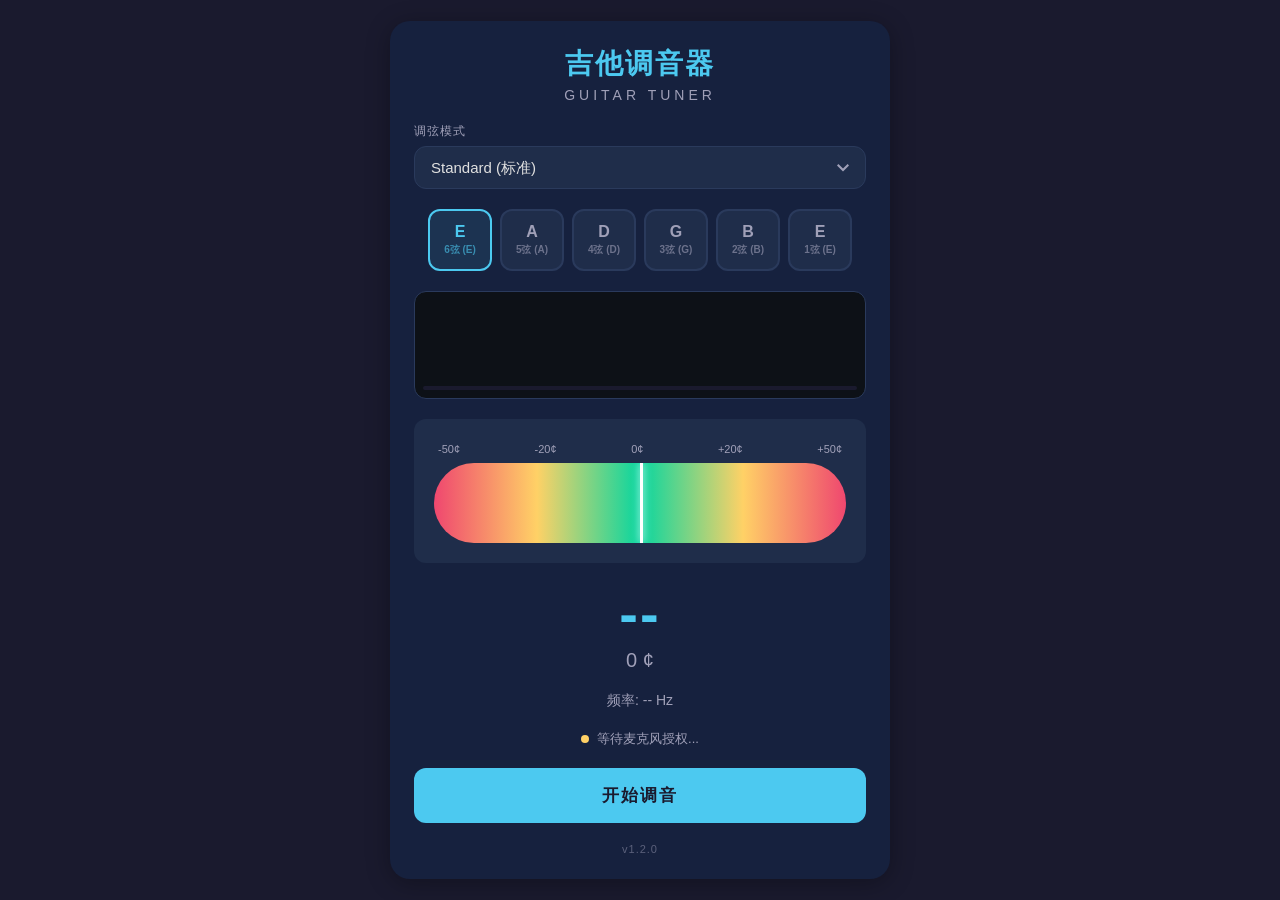
==== index.html @ 459a1cde "chore(tuner): 版本号更新至 v1.2.0" ====
<!DOCTYPE html>
<html lang="zh-CN">
<head>
  <meta charset="UTF-8">
  <meta name="viewport" content="width=device-width, initial-scale=1.0, user-scalable=no">
  <title>吉他调音器 - Guitar Tuner</title>
  <link rel="stylesheet" href="css/style.css">
</head>
<body>
  <div class="container">
    <header class="header">
      <h1>吉他调音器</h1>
      <p class="subtitle">Guitar Tuner</p>
    </header>

    <!-- 调弦模式选择 -->
    <div class="tuning-selector">
      <label for="tuningMode">调弦模式</label>
      <select id="tuningMode">
        <option value="standard">Standard (标准)</option>
        <option value="dropD">Drop D</option>
        <option value="openG">Open G</option>
        <option value="openD">Open D</option>
        <option value="dadgad">DADGAD</option>
        <option value="halfStepDown">Half Step Down (降半音)</option>
        <option value="wholeStepDown">Whole Step Down (降全音)</option>
        <option value="dropC">Drop C</option>
      </select>
    </div>

    <!-- 弦选择器 -->
    <div class="string-selector" id="stringSelector">
      <!-- 动态生成 -->
    </div>

    <!-- 波形显示 -->
    <div class="waveform-container">
      <canvas id="waveform" class="waveform-canvas"></canvas>
      <div class="signal-meter">
        <div class="signal-bar" id="signalBar"></div>
      </div>
    </div>

    <!-- 音高指示表盘 -->
    <div class="meter-container">
      <div class="meter-scale">
        <span>-50¢</span>
        <span>-20¢</span>
        <span>0¢</span>
        <span>+20¢</span>
        <span>+50¢</span>
      </div>
      <div class="meter" id="meter">
        <div class="meter-target"></div>
        <div class="meter-needle" id="needle"></div>
        <div class="meter-bar" id="meterBar">
          <div class="meter-fill" id="meterFill"></div>
        </div>
      </div>
    </div>

    <!-- 检测到的音符显示 -->
    <div class="note-display">
      <div class="note-name" id="noteName">--</div>
      <div class="note-cents" id="noteCents">0 ¢</div>
    </div>

    <!-- 频率显示 -->
    <div class="freq-display" id="freqDisplay">
      频率: -- Hz
    </div>

    <!-- 状态信息 -->
    <div class="status-bar" id="statusBar">
      <span class="status-dot"></span>
      <span id="statusText">等待麦克风授权...</span>
    </div>

    <!-- 启动按钮 -->
    <button class="start-btn" id="startBtn" onclick="startTuner()">
      开始调音
    </button>

    <!-- 版本号 -->
    <div class="version">v1.2.0</div>
  </div>

  <script src="js/tunings.js"></script>
  <script src="js/tuner.js"></script>
  <script src="js/app.js"></script>
</body>
</html>
---- css/style.css ----
/* 吉他调音器样式 - 响应式设计，暗色主题 */

:root {
  --bg: #1a1a2e;
  --surface: #16213e;
  --surface-light: #1f2d4a;
  --primary: #4cc9f0;
  --success: #06d6a0;
  --warning: #ffd166;
  --danger: #ef476f;
  --text: #e0e0e0;
  --text-secondary: #a0a0b8;
  --border: #2a3a5c;
  --radius: 12px;
  --shadow: 0 4px 24px rgba(0, 0, 0, 0.3);
}

* {
  margin: 0;
  padding: 0;
  box-sizing: border-box;
}

html, body {
  height: 100%;
  font-family: -apple-system, BlinkMacSystemFont, 'Segoe UI', Roboto, 'Helvetica Neue', Arial, sans-serif;
  background: var(--bg);
  color: var(--text);
  -webkit-tap-highlight-color: transparent;
  user-select: none;
}

body {
  display: flex;
  justify-content: center;
  align-items: center;
  min-height: 100vh;
  padding: 16px;
}

.container {
  width: 100%;
  max-width: 480px;
  display: flex;
  flex-direction: column;
  gap: 20px;
  padding: 24px;
  background: var(--surface);
  border-radius: 20px;
  box-shadow: var(--shadow);
}

/* 头部 */
.header {
  text-align: center;
}

.header h1 {
  font-size: 28px;
  font-weight: 700;
  letter-spacing: 2px;
  color: var(--primary);
  margin-bottom: 4px;
}

.header .subtitle {
  font-size: 14px;
  color: var(--text-secondary);
  letter-spacing: 4px;
  text-transform: uppercase;
}

/* 调弦模式选择 */
.tuning-selector {
  display: flex;
  flex-direction: column;
  gap: 6px;
}

.tuning-selector label {
  font-size: 12px;
  color: var(--text-secondary);
  text-transform: uppercase;
  letter-spacing: 1px;
}

.tuning-selector select {
  width: 100%;
  padding: 12px 16px;
  border: 1px solid var(--border);
  border-radius: var(--radius);
  background: var(--surface-light);
  color: var(--text);
  font-size: 15px;
  appearance: none;
  background-image: url("data:image/svg+xml,%3Csvg xmlns='http://www.w3.org/2000/svg' width='12' height='8' viewBox='0 0 12 8'%3E%3Cpath fill='%23a0a0b8' d='M1.41 0L6 4.58 10.59 0 12 1.41l-6 6-6-6z'/%3E%3C/svg%3E");
  background-repeat: no-repeat;
  background-position: right 16px center;
  cursor: pointer;
  outline: none;
  transition: border-color 0.2s;
}

.tuning-selector select:focus {
  border-color: var(--primary);
}

/* 弦选择器 */
.string-selector {
  display: flex;
  gap: 8px;
  justify-content: center;
}

.string-btn {
  flex: 1;
  max-width: 64px;
  padding: 12px 4px;
  border: 2px solid var(--border);
  border-radius: var(--radius);
  background: var(--surface-light);
  color: var(--text-secondary);
  font-size: 13px;
  font-weight: 600;
  cursor: pointer;
  transition: all 0.2s;
  text-align: center;
  display: flex;
  flex-direction: column;
  align-items: center;
  gap: 2px;
  outline: none;
}

.string-btn .note-label {
  font-size: 16px;
  font-weight: 700;
}

.string-btn .string-label {
  font-size: 10px;
  opacity: 0.6;
}

.string-btn.active {
  border-color: var(--primary);
  color: var(--primary);
  background: rgba(76, 201, 240, 0.1);
}

.string-btn.in-tune {
  border-color: var(--success);
  color: var(--success);
  background: rgba(6, 214, 160, 0.1);
}

/* 波形显示 */
.waveform-container {
  background: #0d1117;
  border-radius: var(--radius);
  padding: 8px;
  border: 1px solid var(--border);
}

.waveform-canvas {
  display: block;
  width: 100%;
  height: 80px;
  border-radius: 6px;
}

.signal-meter {
  height: 4px;
  background: #1a1a2e;
  border-radius: 2px;
  margin-top: 6px;
  overflow: hidden;
}

.signal-bar {
  height: 100%;
  width: 0%;
  border-radius: 2px;
  background: var(--text-secondary);
  transition: width 0.1s ease-out, background 0.3s;
}

.signal-bar.active {
  background: var(--success);
}

.signal-bar.strong {
  background: var(--warning);
}

/* 表盘区域 */
.meter-container {
  background: var(--surface-light);
  border-radius: var(--radius);
  padding: 24px 20px 20px;
}

.meter-scale {
  display: flex;
  justify-content: space-between;
  font-size: 11px;
  color: var(--text-secondary);
  margin-bottom: 8px;
  padding: 0 4px;
}

.meter {
  position: relative;
  height: 80px;
  border-radius: 40px;
  background: linear-gradient(to right, var(--danger) 0%, var(--warning) 25%, var(--success) 50%, var(--warning) 75%, var(--danger) 100%);
  overflow: hidden;
}

.meter-target {
  position: absolute;
  left: 50%;
  top: 0;
  bottom: 0;
  width: 3px;
  background: white;
  z-index: 2;
  box-shadow: 0 0 6px rgba(255, 255, 255, 0.5);
}

.meter-bar {
  position: absolute;
  top: 0;
  left: 0;
  width: 100%;
  height: 100%;
}

.meter-fill {
  position: absolute;
  top: 0;
  left: 50%;
  width: 50%;
  height: 100%;
  background: rgba(0, 0, 0, 0.5);
  transition: transform 0.15s ease-out;
  transform-origin: left center;
}

.meter-needle {
  position: absolute;
  top: 0;
  bottom: 0;
  left: 50%;
  width: 3px;
  background: white;
  z-index: 3;
  box-shadow: 0 0 10px rgba(255, 255, 255, 0.7);
  transition: left 0.15s ease-out;
  border-radius: 2px;
}

/* 音符显示 */
.note-display {
  text-align: center;
}

.note-name {
  font-size: 56px;
  font-weight: 700;
  letter-spacing: 2px;
  color: var(--primary);
  line-height: 1.1;
  transition: color 0.3s;
}

.note-name.tuned {
  color: var(--success);
}

.note-cents {
  font-size: 20px;
  color: var(--text-secondary);
  margin-top: 4px;
  transition: color 0.3s;
}

.note-cents.tuned {
  color: var(--success);
}

/* 频率显示 */
.freq-display {
  text-align: center;
  font-size: 14px;
  color: var(--text-secondary);
}

/* 状态栏 */
.status-bar {
  display: flex;
  align-items: center;
  justify-content: center;
  gap: 8px;
  font-size: 13px;
  color: var(--text-secondary);
}

.status-dot {
  width: 8px;
  height: 8px;
  border-radius: 50%;
  background: var(--warning);
  transition: background 0.3s;
}

.status-dot.listening {
  background: var(--success);
  animation: pulse 1.5s infinite;
}

.status-dot.error {
  background: var(--danger);
}

@keyframes pulse {
  0%, 100% { opacity: 1; }
  50% { opacity: 0.4; }
}

/* 启动按钮 */
.start-btn {
  width: 100%;
  padding: 16px;
  border: none;
  border-radius: var(--radius);
  background: var(--primary);
  color: #1a1a2e;
  font-size: 17px;
  font-weight: 700;
  cursor: pointer;
  transition: all 0.2s;
  outline: none;
  letter-spacing: 2px;
}

.start-btn:hover {
  opacity: 0.9;
  transform: translateY(-1px);
}

.start-btn:active {
  transform: translateY(0);
}

.start-btn.recording {
  background: var(--danger);
  color: white;
}

/* 版本号 */
.version {
  text-align: center;
  font-size: 11px;
  color: var(--text-secondary);
  opacity: 0.5;
  letter-spacing: 1px;
}

/* 响应式设计 */

/* 移动端优化 */
@media (max-width: 480px) {
  body {
    padding: 8px;
    align-items: flex-start;
    padding-top: 16px;
  }

  .container {
    gap: 16px;
    padding: 16px;
    border-radius: 16px;
  }

  .header h1 {
    font-size: 24px;
  }

  .string-btn {
    max-width: 52px;
    padding: 10px 2px;
  }

  .string-btn .note-label {
    font-size: 14px;
  }

  .meter {
    height: 60px;
    border-radius: 30px;
  }

  .note-name {
    font-size: 44px;
  }

  .start-btn {
    padding: 14px;
    font-size: 16px;
  }
}

/* 小屏手机 */
@media (max-width: 360px) {
  .container {
    gap: 12px;
    padding: 12px;
  }

  .string-selector {
    gap: 4px;
  }

  .string-btn {
    max-width: 44px;
    padding: 8px 1px;
  }

  .string-btn .note-label {
    font-size: 13px;
  }

  .string-btn .string-label {
    font-size: 9px;
  }

  .note-name {
    font-size: 36px;
  }
}

/* PC 端大屏 */
@media (min-width: 768px) {
  .container {
    max-width: 500px;
  }
}
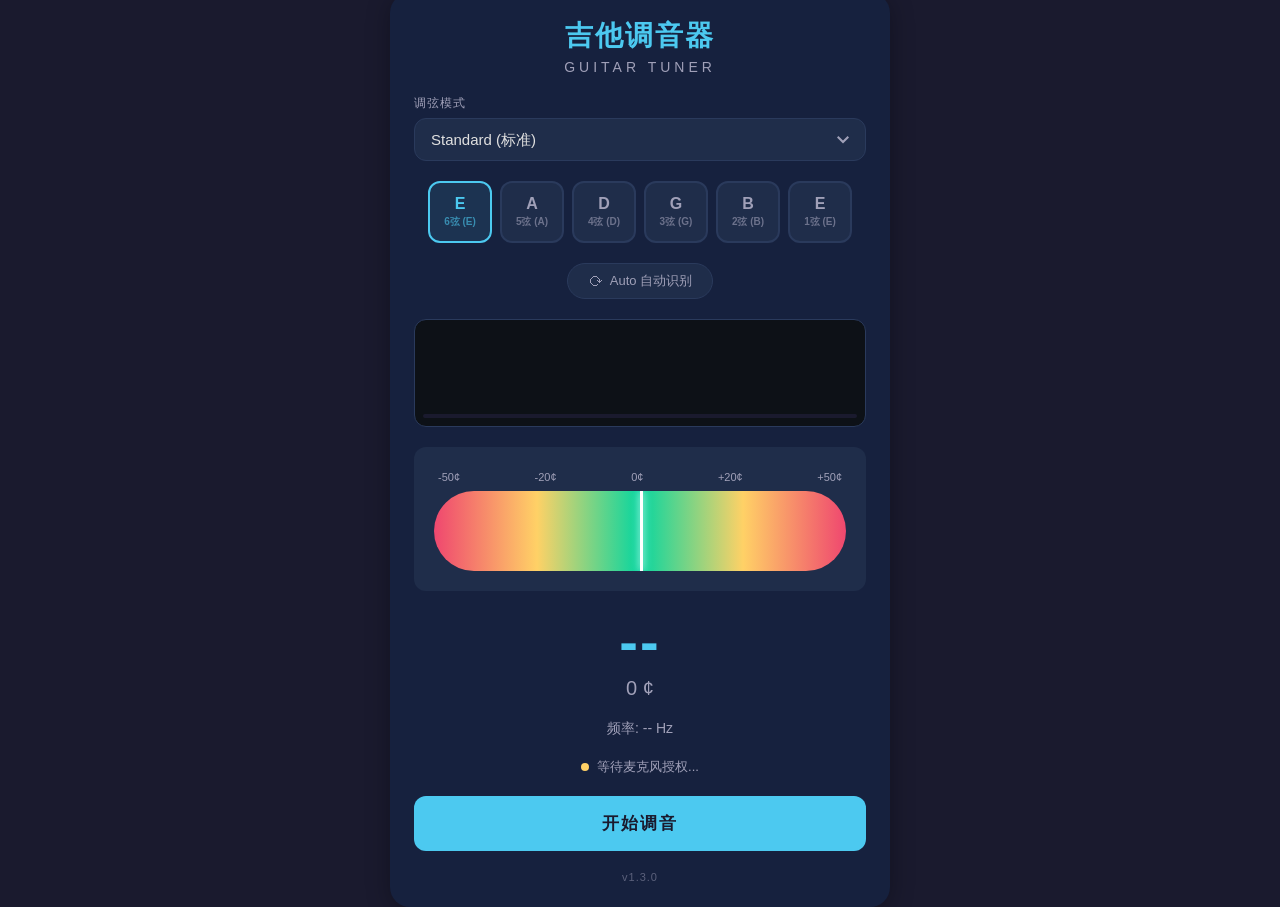
==== commit b0269c01: "feat(tuner): 添加 Auto 自动识别琴弦模式 点击 "Auto 自动识别" 按钮后，调音器会自动检测拨的是哪根弦并切换， 无需手动逐根选择。带冷却机制避免频繁跳变。" ====
--- a/index.html
+++ b/index.html
@@ -31,6 +31,14 @@
     <!-- 弦选择器 -->
     <div class="string-selector" id="stringSelector">
       <!-- 动态生成 -->
+    </div>
+
+    <!-- Auto 模式切换 -->
+    <div class="auto-toggle-row">
+      <button class="auto-toggle" id="autoToggle" onclick="toggleAutoMode()">
+        <span class="auto-icon">⟳</span>
+        <span>Auto 自动识别</span>
+      </button>
     </div>
 
     <!-- 波形显示 -->
@@ -82,7 +90,7 @@
     </button>
 
     <!-- 版本号 -->
-    <div class="version">v1.2.0</div>
+    <div class="version">v1.3.0</div>
   </div>
 
   <script src="js/tunings.js"></script>
--- a/css/style.css
+++ b/css/style.css
@@ -154,6 +154,52 @@
   background: rgba(6, 214, 160, 0.1);
 }
 
+/* Auto 模式切换 */
+.auto-toggle-row {
+  display: flex;
+  justify-content: center;
+}
+
+.auto-toggle {
+  display: flex;
+  align-items: center;
+  gap: 6px;
+  padding: 8px 20px;
+  border: 1px solid var(--border);
+  border-radius: 20px;
+  background: var(--surface-light);
+  color: var(--text-secondary);
+  font-size: 13px;
+  cursor: pointer;
+  transition: all 0.2s;
+  outline: none;
+}
+
+.auto-toggle:hover {
+  border-color: var(--primary);
+  color: var(--text);
+}
+
+.auto-toggle.active {
+  border-color: var(--success);
+  color: var(--success);
+  background: rgba(6, 214, 160, 0.1);
+}
+
+.auto-icon {
+  font-size: 16px;
+  display: inline-block;
+}
+
+.auto-toggle.active .auto-icon {
+  animation: spin 2s linear infinite;
+}
+
+@keyframes spin {
+  from { transform: rotate(0deg); }
+  to { transform: rotate(360deg); }
+}
+
 /* 波形显示 */
 .waveform-container {
   background: #0d1117;
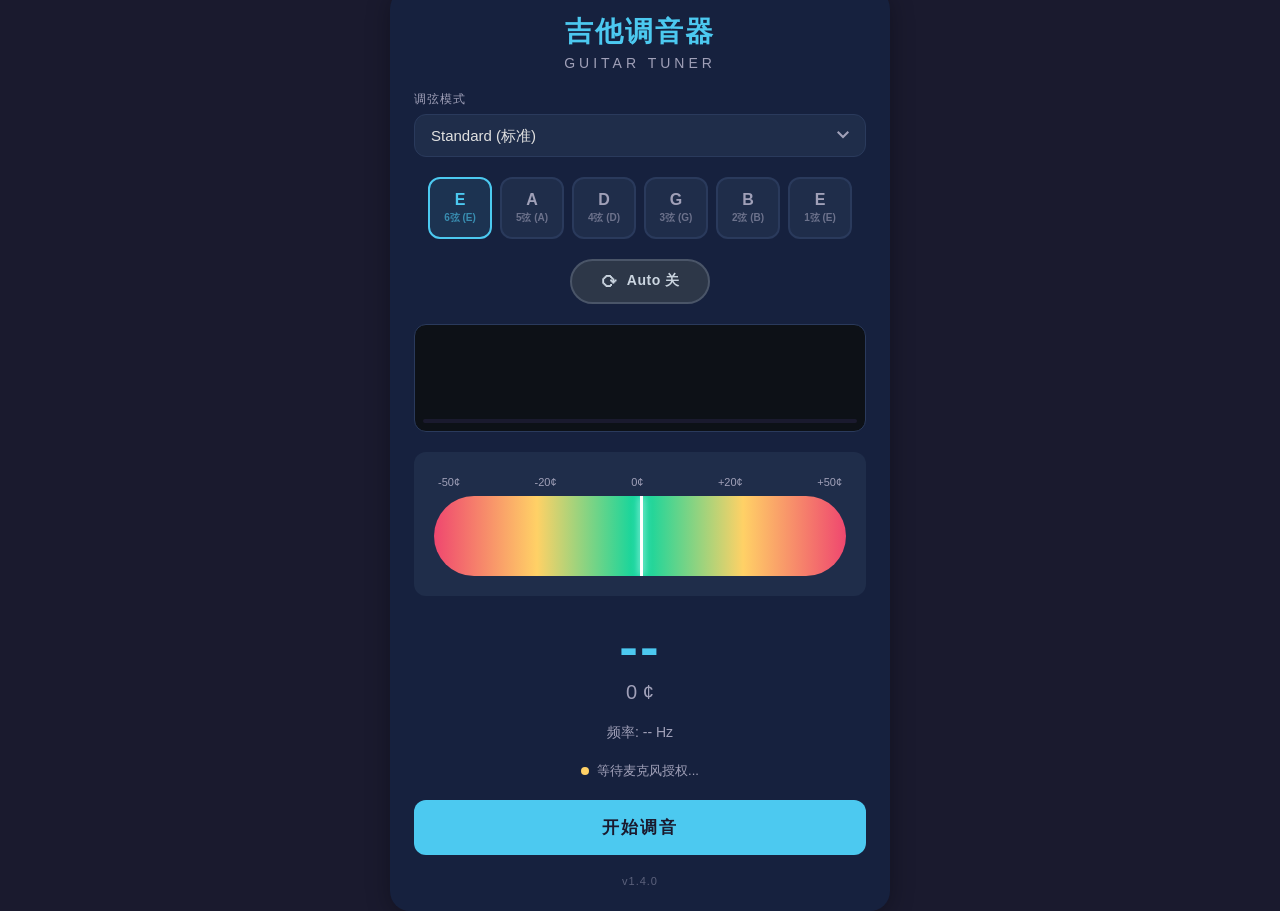
==== commit f012e54b: "fix(tuner): 修复 Auto 按钮样式不可见的问题 - 重新设计 Auto 按钮为醒目开关样式，提高对比度 - 按钮文字随状态切换（Auto 开/Auto 关） - 激活态带发光效果 - 添" ====
--- a/index.html
+++ b/index.html
@@ -4,7 +4,7 @@
   <meta charset="UTF-8">
   <meta name="viewport" content="width=device-width, initial-scale=1.0, user-scalable=no">
   <title>吉他调音器 - Guitar Tuner</title>
-  <link rel="stylesheet" href="css/style.css">
+  <link rel="stylesheet" href="css/style.css?v=1.4.0">
 </head>
 <body>
   <div class="container">
@@ -90,11 +90,11 @@
     </button>
 
     <!-- 版本号 -->
-    <div class="version">v1.3.0</div>
+    <div class="version">v1.4.0</div>
   </div>
 
-  <script src="js/tunings.js"></script>
-  <script src="js/tuner.js"></script>
-  <script src="js/app.js"></script>
+  <script src="js/tunings.js?v=1.4.0"></script>
+  <script src="js/tuner.js?v=1.4.0"></script>
+  <script src="js/app.js?v=1.4.0"></script>
 </body>
 </html>
--- a/css/style.css
+++ b/css/style.css
@@ -163,32 +163,36 @@
 .auto-toggle {
   display: flex;
   align-items: center;
-  gap: 6px;
-  padding: 8px 20px;
-  border: 1px solid var(--border);
-  border-radius: 20px;
-  background: var(--surface-light);
-  color: var(--text-secondary);
-  font-size: 13px;
+  gap: 8px;
+  padding: 10px 28px;
+  border: 2px solid #4a5568;
+  border-radius: 24px;
+  background: #2d3748;
+  color: #cbd5e0;
+  font-size: 14px;
+  font-weight: 600;
   cursor: pointer;
-  transition: all 0.2s;
+  transition: all 0.25s;
   outline: none;
+  letter-spacing: 0.5px;
 }
 
 .auto-toggle:hover {
-  border-color: var(--primary);
-  color: var(--text);
+  border-color: #718096;
+  background: #3d4a5c;
 }
 
 .auto-toggle.active {
   border-color: var(--success);
-  color: var(--success);
-  background: rgba(6, 214, 160, 0.1);
+  color: #fff;
+  background: rgba(6, 214, 160, 0.2);
+  box-shadow: 0 0 16px rgba(6, 214, 160, 0.2);
 }
 
 .auto-icon {
-  font-size: 16px;
+  font-size: 18px;
   display: inline-block;
+  transition: transform 0.3s;
 }
 
 .auto-toggle.active .auto-icon {
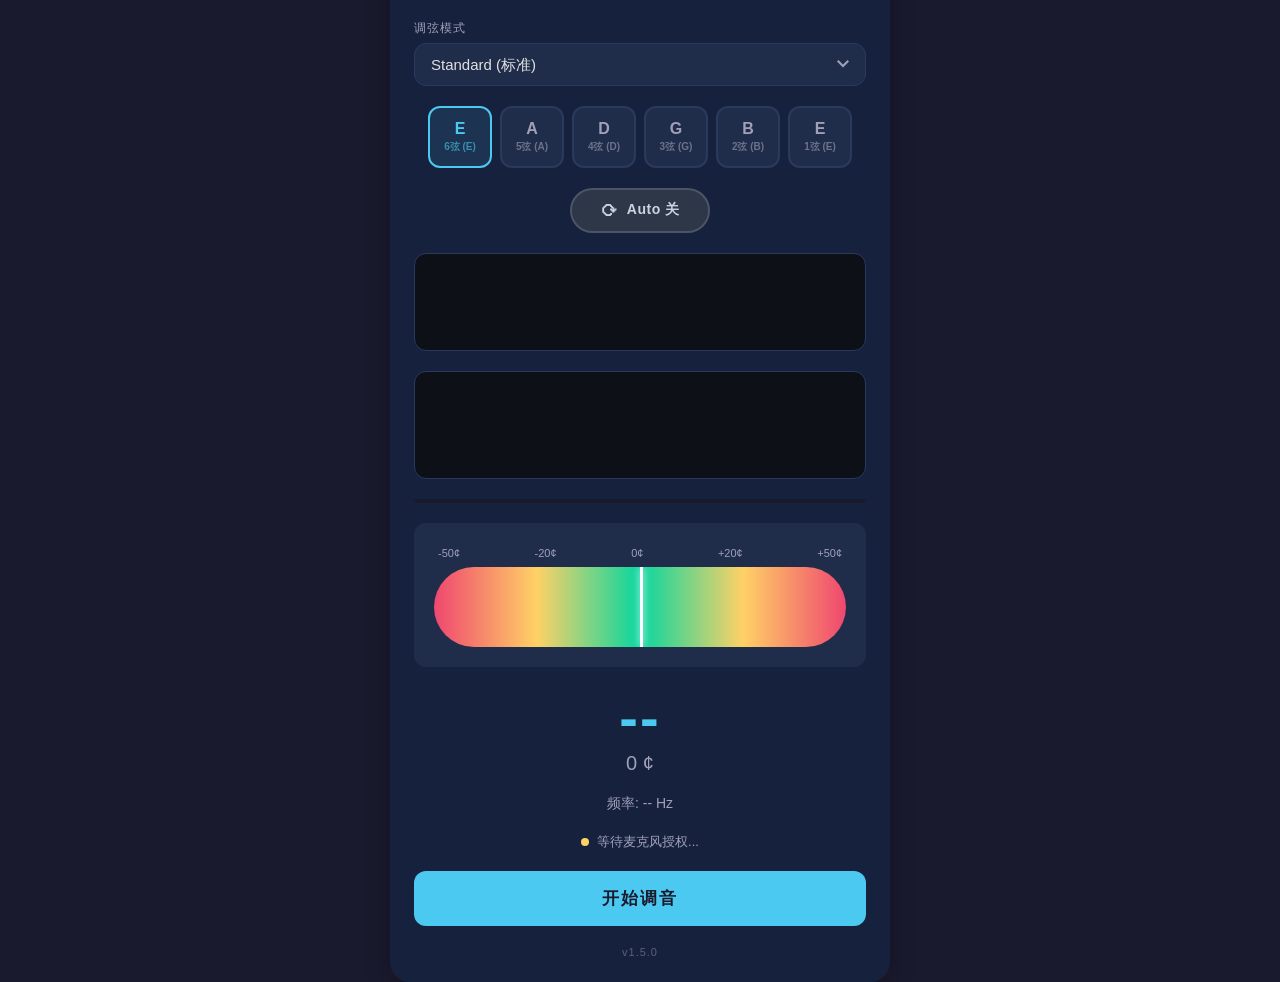
==== commit a525a353: "feat(tuner): 添加频谱可视化显示 - 新增频谱柱状图，实时显示各频率分量的能量分布 - 颜色按频率渐变：低频暖色 → 高频冷色 - 标注标准调弦各弦频率位置 (82/110/147/196" ====
--- a/index.html
+++ b/index.html
@@ -4,7 +4,7 @@
   <meta charset="UTF-8">
   <meta name="viewport" content="width=device-width, initial-scale=1.0, user-scalable=no">
   <title>吉他调音器 - Guitar Tuner</title>
-  <link rel="stylesheet" href="css/style.css?v=1.4.0">
+  <link rel="stylesheet" href="css/style.css?v=1.5.0">
 </head>
 <body>
   <div class="container">
@@ -44,9 +44,16 @@
     <!-- 波形显示 -->
     <div class="waveform-container">
       <canvas id="waveform" class="waveform-canvas"></canvas>
-      <div class="signal-meter">
-        <div class="signal-bar" id="signalBar"></div>
-      </div>
+    </div>
+
+    <!-- 频谱显示 -->
+    <div class="spectrum-container">
+      <canvas id="spectrum" class="spectrum-canvas"></canvas>
+    </div>
+
+    <!-- 信号强度 -->
+    <div class="signal-meter">
+      <div class="signal-bar" id="signalBar"></div>
     </div>
 
     <!-- 音高指示表盘 -->
@@ -90,11 +97,11 @@
     </button>
 
     <!-- 版本号 -->
-    <div class="version">v1.4.0</div>
+    <div class="version">v1.5.0</div>
   </div>
 
-  <script src="js/tunings.js?v=1.4.0"></script>
-  <script src="js/tuner.js?v=1.4.0"></script>
-  <script src="js/app.js?v=1.4.0"></script>
+  <script src="js/tunings.js?v=1.5.0"></script>
+  <script src="js/tuner.js?v=1.5.0"></script>
+  <script src="js/app.js?v=1.5.0"></script>
 </body>
 </html>
--- a/css/style.css
+++ b/css/style.css
@@ -219,11 +219,26 @@
   border-radius: 6px;
 }
 
+/* 频谱显示 */
+.spectrum-container {
+  background: #0d1117;
+  border-radius: var(--radius);
+  padding: 8px;
+  border: 1px solid var(--border);
+}
+
+.spectrum-canvas {
+  display: block;
+  width: 100%;
+  height: 90px;
+  border-radius: 6px;
+}
+
+/* 信号强度 */
 .signal-meter {
   height: 4px;
   background: #1a1a2e;
   border-radius: 2px;
-  margin-top: 6px;
   overflow: hidden;
 }
 
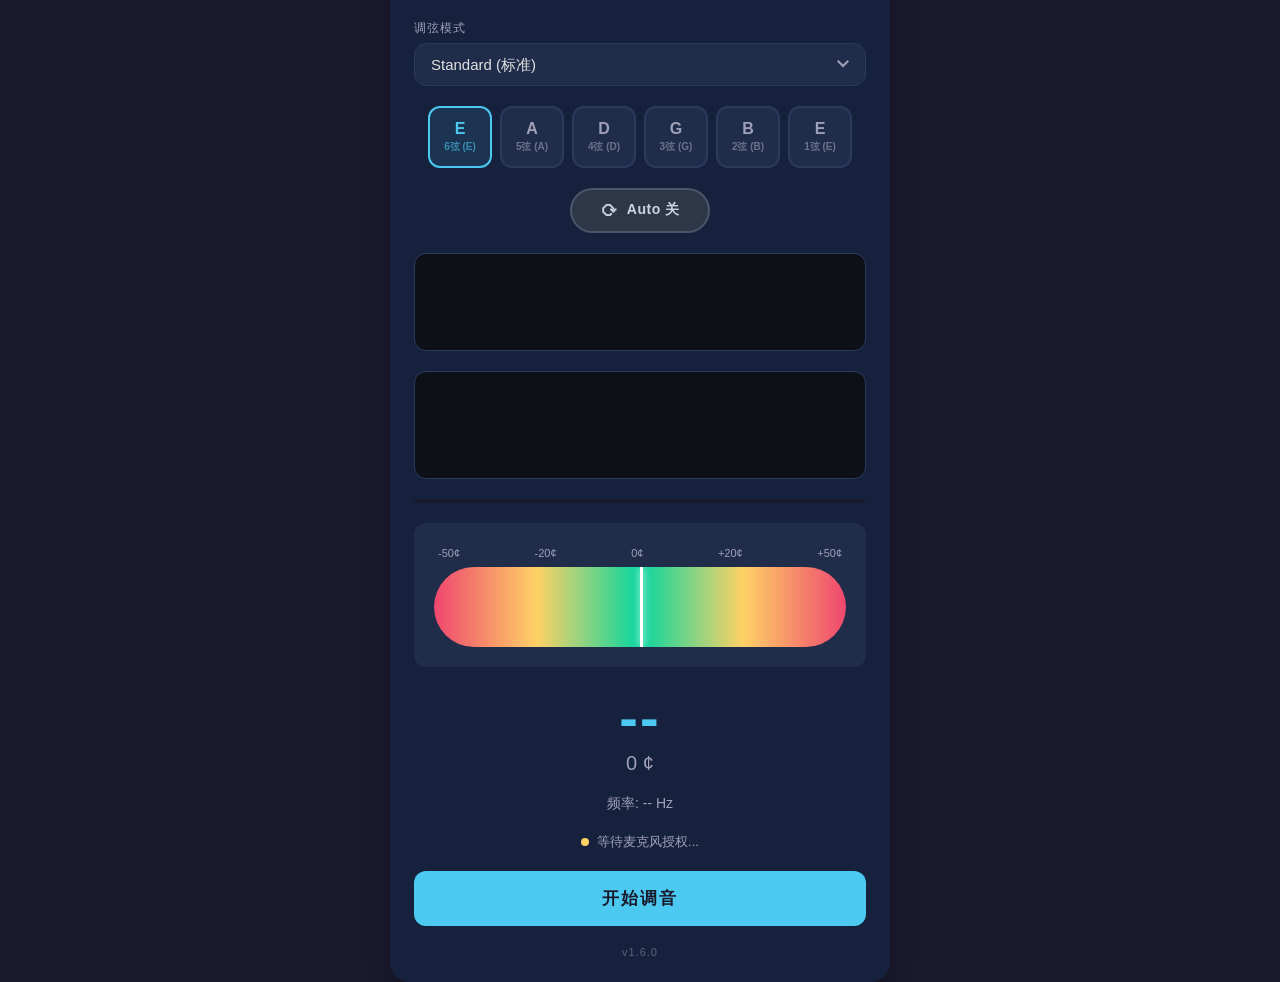
==== commit d604fc29: "fix(tuner): 频谱图改用对数频率刻度 - 从线性刻度改为对数刻度 (50Hz~4000Hz) - 低频区域被拉伸，吉他基频 82~330Hz 现在均匀分布在左侧 - 标记线跟随当前调弦模式，" ====
--- a/index.html
+++ b/index.html
@@ -4,7 +4,7 @@
   <meta charset="UTF-8">
   <meta name="viewport" content="width=device-width, initial-scale=1.0, user-scalable=no">
   <title>吉他调音器 - Guitar Tuner</title>
-  <link rel="stylesheet" href="css/style.css?v=1.5.0">
+  <link rel="stylesheet" href="css/style.css?v=1.6.0">
 </head>
 <body>
   <div class="container">
@@ -97,11 +97,11 @@
     </button>
 
     <!-- 版本号 -->
-    <div class="version">v1.5.0</div>
+    <div class="version">v1.6.0</div>
   </div>
 
-  <script src="js/tunings.js?v=1.5.0"></script>
-  <script src="js/tuner.js?v=1.5.0"></script>
-  <script src="js/app.js?v=1.5.0"></script>
+  <script src="js/tunings.js?v=1.6.0"></script>
+  <script src="js/tuner.js?v=1.6.0"></script>
+  <script src="js/app.js?v=1.6.0"></script>
 </body>
 </html>
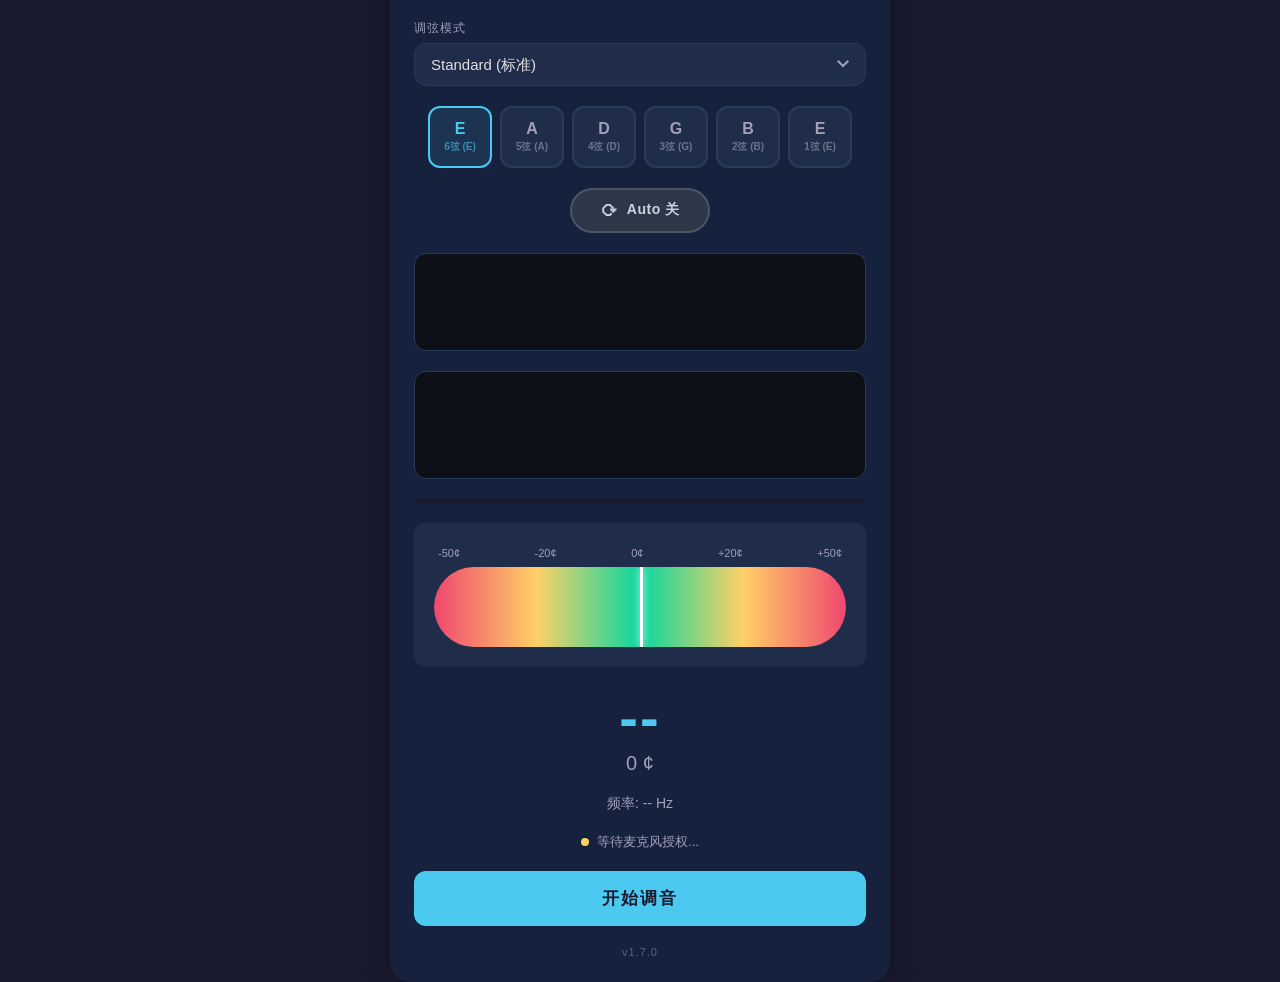
==== commit 96985a65: "fix(tuner): 频谱图改为线性刻度，范围限定吉他音域 60-400Hz 均匀线性分布，6 根弦的标记线自然散开。" ====
--- a/index.html
+++ b/index.html
@@ -4,7 +4,7 @@
   <meta charset="UTF-8">
   <meta name="viewport" content="width=device-width, initial-scale=1.0, user-scalable=no">
   <title>吉他调音器 - Guitar Tuner</title>
-  <link rel="stylesheet" href="css/style.css?v=1.6.0">
+  <link rel="stylesheet" href="css/style.css?v=1.7.0">
 </head>
 <body>
   <div class="container">
@@ -97,11 +97,11 @@
     </button>
 
     <!-- 版本号 -->
-    <div class="version">v1.6.0</div>
+    <div class="version">v1.7.0</div>
   </div>
 
-  <script src="js/tunings.js?v=1.6.0"></script>
-  <script src="js/tuner.js?v=1.6.0"></script>
-  <script src="js/app.js?v=1.6.0"></script>
+  <script src="js/tunings.js?v=1.7.0"></script>
+  <script src="js/tuner.js?v=1.7.0"></script>
+  <script src="js/app.js?v=1.7.0"></script>
 </body>
 </html>
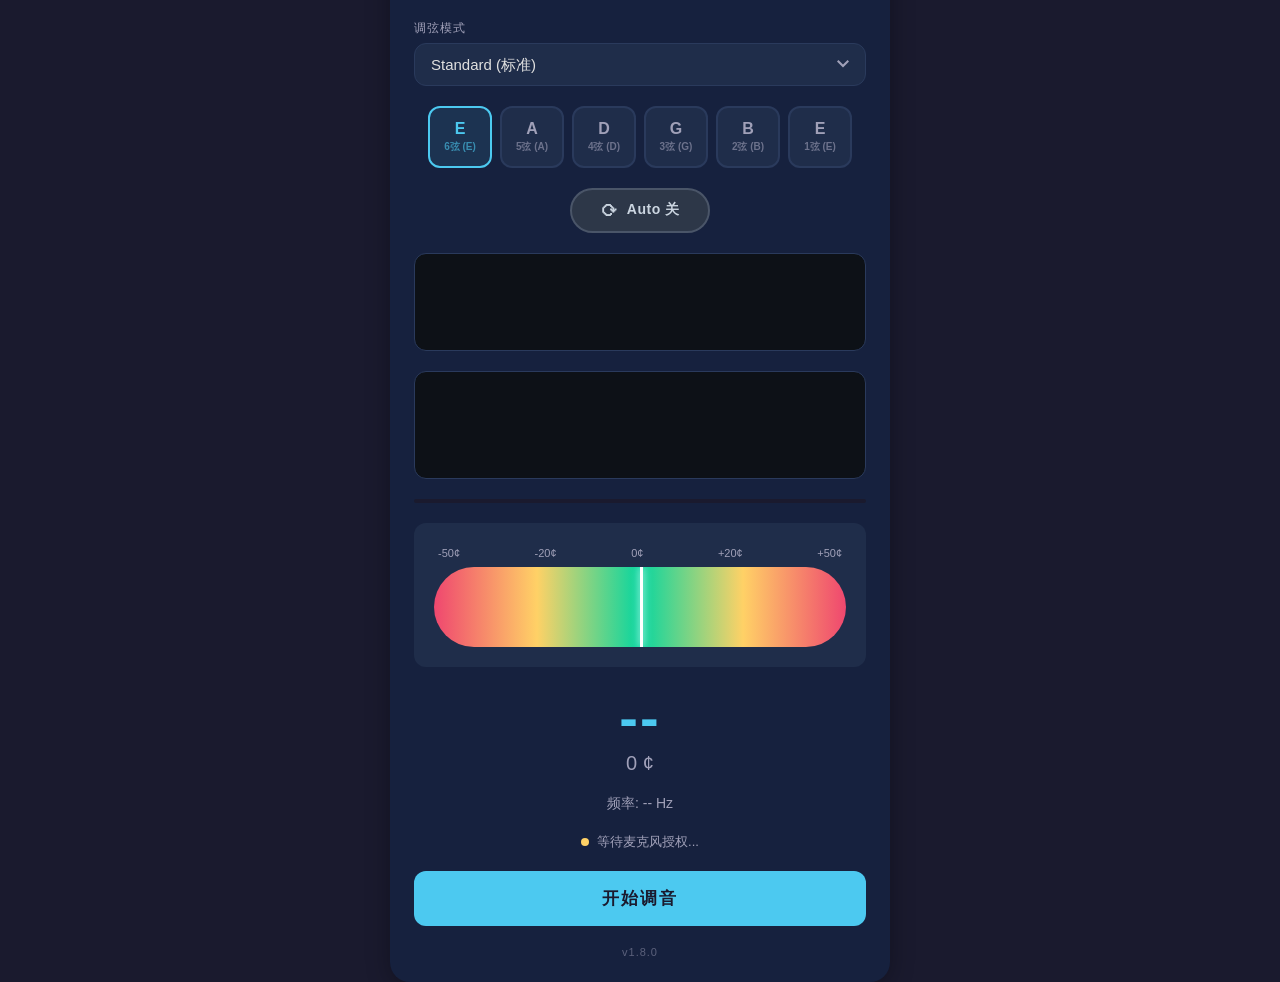
==== commit c5931b24: "fix(tuner): 频谱范围扩展至吉他全音域 70-1200Hz 覆盖最低音 E2(82Hz) 到最高把位 D6(1175Hz)。" ====
--- a/index.html
+++ b/index.html
@@ -4,7 +4,7 @@
   <meta charset="UTF-8">
   <meta name="viewport" content="width=device-width, initial-scale=1.0, user-scalable=no">
   <title>吉他调音器 - Guitar Tuner</title>
-  <link rel="stylesheet" href="css/style.css?v=1.7.0">
+  <link rel="stylesheet" href="css/style.css?v=1.8.0">
 </head>
 <body>
   <div class="container">
@@ -97,11 +97,11 @@
     </button>
 
     <!-- 版本号 -->
-    <div class="version">v1.7.0</div>
+    <div class="version">v1.8.0</div>
   </div>
 
-  <script src="js/tunings.js?v=1.7.0"></script>
-  <script src="js/tuner.js?v=1.7.0"></script>
-  <script src="js/app.js?v=1.7.0"></script>
+  <script src="js/tunings.js?v=1.8.0"></script>
+  <script src="js/tuner.js?v=1.8.0"></script>
+  <script src="js/app.js?v=1.8.0"></script>
 </body>
 </html>
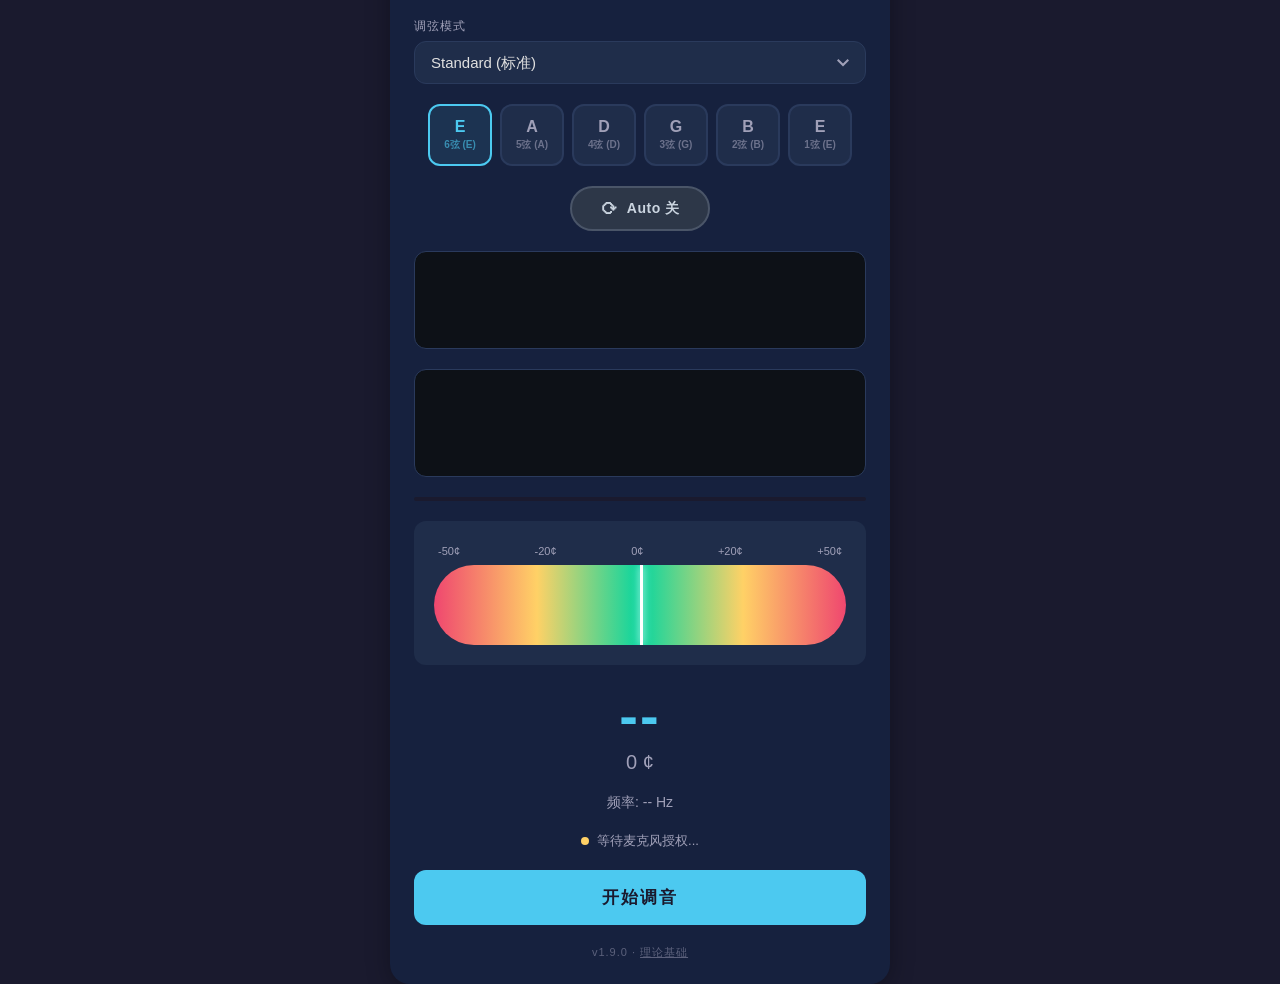
==== commit 9724cf7a: "docs: 添加完整的理论基础说明文档 从高中数学出发，讲解声音波形、正弦波、频率音高、泛音列、 傅里叶变换、FFT、自相关算法、音分等所有相关概念。 主页面底部添加"理论基础"链接。" ====
--- a/index.html
+++ b/index.html
@@ -4,7 +4,7 @@
   <meta charset="UTF-8">
   <meta name="viewport" content="width=device-width, initial-scale=1.0, user-scalable=no">
   <title>吉他调音器 - Guitar Tuner</title>
-  <link rel="stylesheet" href="css/style.css?v=1.8.0">
+  <link rel="stylesheet" href="css/style.css?v=1.9.0">
 </head>
 <body>
   <div class="container">
@@ -97,11 +97,11 @@
     </button>
 
     <!-- 版本号 -->
-    <div class="version">v1.8.0</div>
+    <div class="version">v1.9.0 · <a href="theory.html?v=1.9.0" style="color:inherit;">理论基础</a></div>
   </div>
 
-  <script src="js/tunings.js?v=1.8.0"></script>
-  <script src="js/tuner.js?v=1.8.0"></script>
-  <script src="js/app.js?v=1.8.0"></script>
+  <script src="js/tunings.js?v=1.9.0"></script>
+  <script src="js/tuner.js?v=1.9.0"></script>
+  <script src="js/app.js?v=1.9.0"></script>
 </body>
 </html>
